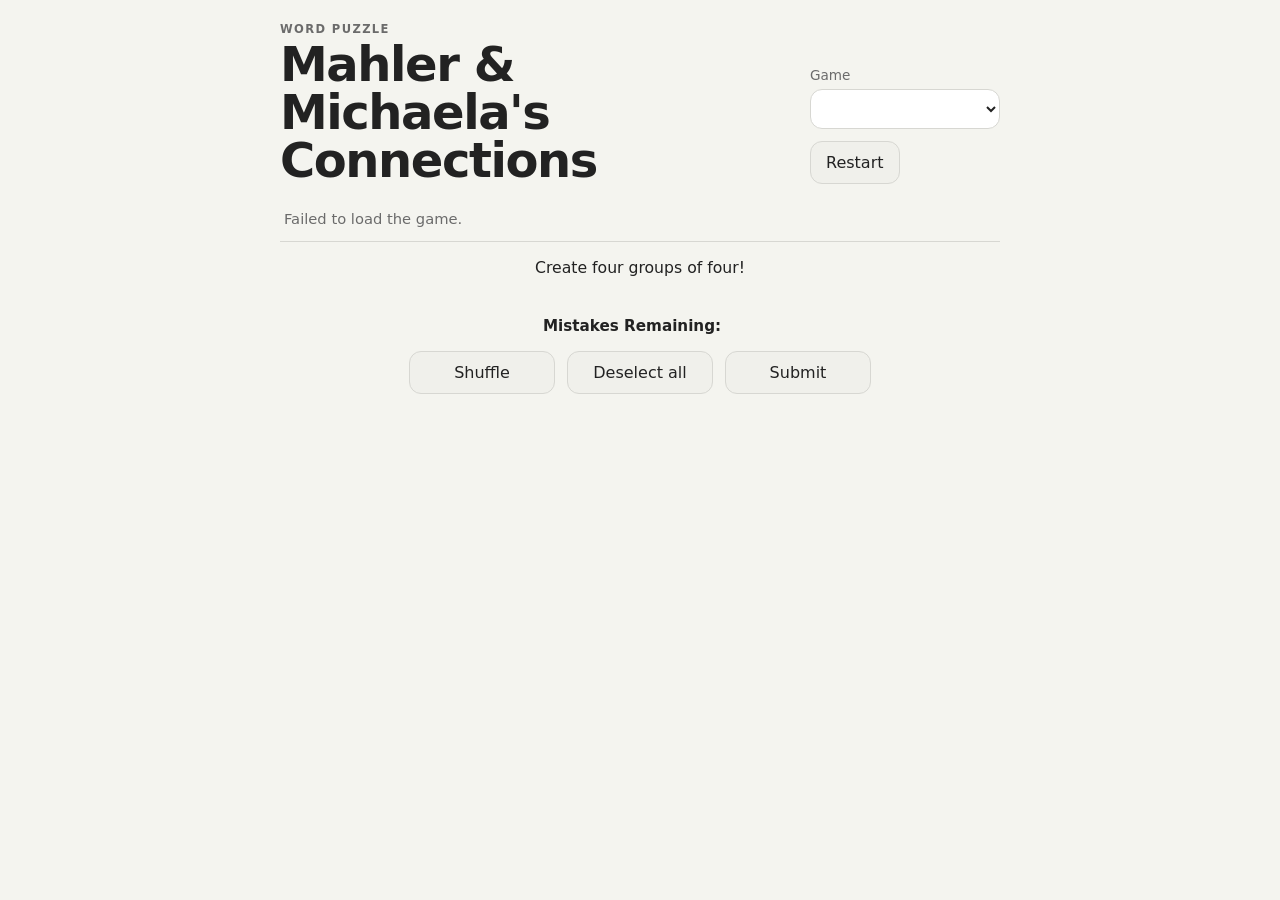
==== index.html @ fdb8d9da "Initial commit" ====
<!doctype html>
<html lang="en">
  <head>
    <meta charset="utf-8">
    <meta name="viewport" content="width=device-width, initial-scale=1">
    <title>Connections</title>
    <link rel="stylesheet" href="/static/style.css">
  </head>
  <body>
    <main class="app-shell">
      <header class="hero">
        <div class="title-block">
          <p class="eyebrow">Word puzzle</p>
          <h1>Mahler & Michaela's Connections</h1>
        </div>

        <div class="controls-panel">
          <label class="field">
            <span>Game</span>
            <select id="game-select"></select>
          </label>
          <button id="restart-button" class="ghost-button" type="button">Restart</button>
        </div>
      </header>

      <section class="status-strip" aria-label="Game status">
        <div id="status-message"></div>
      </section>

      <section class="board-shell">
        <p class="board-prompt">Create four groups of four!</p>
        <div id="overlay-message" class="overlay-message"></div>
        <div id="solved-groups" class="solved-groups solved-stack" aria-live="polite"></div>
        <div id="board" class="board" aria-live="polite"></div>
      </section>

      <section class="mistakes-bar" aria-label="Mistakes remaining">
        <span class="mistakes-label">Mistakes Remaining:</span>
        <div id="mistakes-circles" class="mistakes-circles" aria-hidden="true"></div>
      </section>

      <section class="action-row">
        <button id="shuffle-button" class="ghost-button" type="button">Shuffle</button>
        <button id="deselect-button" class="ghost-button" type="button">Deselect all</button>
        <button id="submit-button" class="primary-button" type="button">Submit</button>
      </section>
    </main>

    <script src="/static/app.js" defer></script>
  </body>
</html>
---- static/style.css ----
:root {
  --bg: #f4f4ef;
  --panel: #ffffff;
  --text: #222222;
  --muted: #6b6b6b;
  --border: #d7d7d2;
  --yellow: #f9df6d;
  --green: #a0c35a;
  --blue: #b0c4ef;
  --purple: #bc9cd4;
  --selected: #333333;
  --selectedText: #ffffff;
  --success: #0f8b59;
  --danger: #cc3d3d;
}

* {
  box-sizing: border-box;
}

body {
  margin: 0;
  font-family: Inter, ui-sans-serif, system-ui, -apple-system, BlinkMacSystemFont, "Segoe UI", sans-serif;
  color: var(--text);
  background: var(--bg);
  min-height: 100vh;
}

.app-shell {
  width: min(720px, calc(100vw - 24px));
  margin: 0 auto;
  padding: 22px 0 28px;
}

.hero {
  display: flex;
  justify-content: space-between;
  gap: 24px;
  align-items: end;
  margin-bottom: 14px;
}

.eyebrow {
  margin: 0 0 4px;
  text-transform: uppercase;
  letter-spacing: 0.12em;
  color: var(--muted);
  font-size: 0.72rem;
  font-weight: 700;
}

h1 {
  margin: 0;
  font-size: clamp(2.1rem, 5vw, 3rem);
  line-height: 1;
  letter-spacing: -0.03em;
}

.title-block {
  display: flex;
  flex-direction: column;
  justify-content: flex-end;
}

.controls-panel {
  display: flex;
  gap: 12px;
  align-items: end;
  flex-wrap: wrap;
}

.field {
  display: flex;
  flex-direction: column;
  gap: 6px;
  font-size: 0.85rem;
  color: var(--muted);
}

select,
button {
  font: inherit;
}

select {
  min-width: 190px;
  padding: 10px 12px;
  border-radius: 12px;
  border: 1px solid var(--border);
  background: var(--panel);
  color: var(--text);
}

button {
  border: 0;
  border-radius: 12px;
  padding: 11px 15px;
  cursor: pointer;
  transition: transform 140ms ease, box-shadow 140ms ease, opacity 140ms ease, background 140ms ease;
}

button:hover {
  transform: translateY(-1px);
}

button:disabled {
  cursor: not-allowed;
  opacity: 0.5;
  transform: none;
}

.primary-button {
  background: var(--selected);
  color: var(--selectedText);
  min-width: 128px;
}

.ghost-button {
  background: #f0f0eb;
  color: var(--text);
  border: 1px solid var(--border);
}

.status-strip {
  display: grid;
  grid-template-columns: 1fr auto;
  gap: 12px;
  align-items: center;
  padding: 12px 4px 14px;
  margin-bottom: 8px;
  border-bottom: 1px solid var(--border);
  font-size: 0.92rem;
  color: var(--muted);
}

.status-strip strong {
  color: var(--text);
}

.board-shell {
  padding: 8px 0 2px;
  position: relative;
}

/* Popup overlay that appears above the board without affecting layout */
.overlay-message {
  position: absolute;
  left: 50%;
  bottom: calc(100% + 8px);
  transform: translateX(-50%) translateY(-8px);
  background: rgba(0, 0, 0, 0.85);
  color: #ffffff;
  padding: 8px 12px;
  border-radius: 6px;
  font-size: 1rem;
  font-weight: 600;
  white-space: nowrap;
  pointer-events: none;
  opacity: 0;
  transition: opacity 180ms ease, transform 180ms ease;
  z-index: 1000;
  display: inline-block;
}

.overlay-message.show {
  opacity: 1;
  transform: translateX(-50%) translateY(0);
}

.scoreboard {
  display: grid;
  grid-template-columns: repeat(3, minmax(0, 1fr));
  gap: 14px;
  margin-bottom: 24px;
}

.score-card {
  border: 1px solid var(--border);
  border-radius: 20px;
  padding: 16px 18px;
}

.score-label {
  display: block;
  font-size: 0.8rem;
  text-transform: uppercase;
  letter-spacing: 0.12em;
  color: var(--muted);
  margin-bottom: 8px;
}

.score-card strong {
  font-size: 1.15rem;
}

.status-card strong {
  display: block;
  line-height: 1.35;
}

.solved-groups {
  display: grid;
  gap: 8px;
  margin-bottom: 8px;
}

.board-prompt {
  margin: 0 0 6px;
  text-align: center;
  font-size: 0.98rem;
  font-weight: 400;
  color: var(--text);
}

.solved-group {
  border-radius: 14px;
  padding: 12px 14px;
  color: #152238;
  display: flex;
  flex-direction: column;
  gap: 10px;
}

.solved-row {
  width: 100%;
}

.solved-group .group-title {
  text-align: center;
  font-weight: 700;
  font-size: 0.95rem;
  text-transform: uppercase;
}

.difficulty-badge {
  border-radius: 999px;
  padding: 4px 8px;
  font-size: 0.75rem;
  text-transform: uppercase;
  letter-spacing: 0.1em;
  background: rgba(255, 255, 255, 0.4);
}

.term-list {
  display: block;
  text-align: center;
  font-weight: 400;
  text-transform: uppercase;
}

.term-chip {
  background: rgba(255, 255, 255, 0.4);
  border-radius: 999px;
  padding: 8px 11px;
  font-weight: 600;
}

.board {
  display: grid;
  grid-template-columns: repeat(4, minmax(0, 1fr));
  gap: 8px;
}

.board-group-card {
  border-radius: 14px;
  padding: 12px 14px;
  display: flex;
  flex-direction: column;
  gap: 10px;
}

.board-group-heading {
  font-weight: 700;
  font-size: 0.95rem;
}

.board-group-terms {
  display: flex;
  flex-wrap: wrap;
  gap: 8px;
}

.board-group-chip {
  background: rgba(255, 255, 255, 0.4);
  border-radius: 999px;
  padding: 6px 10px;
  font-weight: 600;
  font-size: 0.85rem;
}

.tile {
  min-height: 78px;
  border-radius: 14px;
  border: 1px solid var(--border);
  background: #ffffff;
  color: var(--text);
  display: flex;
  align-items: center;
  justify-content: center;
  text-align: center;
  padding: 14px;
  font-weight: 700;
  letter-spacing: 0;
  user-select: none;
  outline: none;
}

.tile {
  text-transform: uppercase;
}

.tile.selected {
  background: var(--selected);
  color: var(--selectedText);
  border-color: var(--selected);
}

.tile.revealed {
  pointer-events: none;
  opacity: 0.95;
}

.tile.shake {
  animation: shake 750ms cubic-bezier(0.36, 0.07, 0.19, 0.97) both;
}

/* Temporary highlight while a tile is shaking */
.tile.shaking {
  background: var(--selected) !important;
  color: var(--selectedText) !important;
  border-color: var(--selected) !important;
}

.tile.shake-vertical {
  animation: shake-vertical 400ms ease-in-out both;
}

.tile.solving {
  background: var(--selected);
  color: var(--selectedText);
  border-color: var(--selected);
  animation: solve 250ms ease both;
}

@keyframes shake {
  10%,
  90% {
    transform: translateX(-1px);
  }
  20%,
  80% {
    transform: translateX(2px);
  }
  30%,
  50%,
  70% {
    transform: translateX(-4px);
  }
  40%,
  60% {
    transform: translateX(4px);
  }
}

@keyframes shake-vertical {
  0% {
    transform: translateY(0);
  }
  50% {
    transform: translateY(-8px);
  }
  100% {
    transform: translateY(0);
  }
}

@keyframes solve {
  0% {
    transform: scale(1);
  }
  60% {
    transform: scale(1.03);
  }
  100% {
    transform: scale(1);
  }
}

.solved-enter {
  animation: solvedEnter 260ms cubic-bezier(0.2, 0, 0, 1);
}

@keyframes solvedEnter {
  from {
    opacity: 0;
    transform: translateY(-8px) scale(0.985);
  }
  to {
    opacity: 1;
    transform: translateY(0) scale(1);
  }
}

.mistakes-bar {
  display: flex;
  align-items: center;
  justify-content: center;
  gap: 16px;
  margin-top: 14px;
  padding: 10px 2px 2px;
  text-align: center;
}

.mistakes-label {
  font-size: 0.95rem;
  color: var(--text);
  font-weight: 600;
}

.mistakes-circles {
  display: flex;
  align-items: center;
  gap: 10px;
}

.mistake-circle {
  width: 14px;
  height: 14px;
  border-radius: 999px;
  background: #bcbcbc;
  border: 1px solid #a8a8a8;
  transition: opacity 120ms ease, transform 120ms ease;
}

.mistake-circle.used {
  opacity: 0;
  transform: scale(0.4);
}

.action-row {
  display: flex;
  justify-content: center;
  gap: 12px;
  margin-top: 14px;
}

.action-row button {
  min-width: 146px;
  background: #f0f0eb;
  color: var(--text);
  border: 1px solid var(--border);
}

.action-row button:disabled {
  opacity: 0.55;
}

.action-row button:hover {
  transform: translateY(-1px);
}

.action-row .primary-button,
.action-row .ghost-button {
  box-shadow: none;
}

.action-row .primary-button {
  background: #f0f0eb;
  color: var(--text);
}

.message-success {
  color: var(--success);
}

.message-danger {
  color: var(--danger);
}

.message-neutral {
  color: var(--text);
}

@media (max-width: 980px) {
  .hero,
  .status-strip {
    grid-template-columns: 1fr;
    display: grid;
  }

  .mistakes-bar {
    flex-direction: column;
    align-items: flex-start;
  }

  .hero {
    align-items: start;
  }

  .scoreboard {
    grid-template-columns: 1fr;
  }
}

@media (max-width: 700px) {
  .app-shell {
    width: min(100vw - 20px, 1180px);
    padding-top: 16px;
  }

  .board {
    grid-template-columns: repeat(2, minmax(0, 1fr));
  }

  .tile {
    min-height: 70px;
  }

  .controls-panel {
    width: 100%;
  }

  .action-row {
    flex-direction: row;
    flex-wrap: wrap;
  }

  select,
  .primary-button,
  .ghost-button {
    width: 100%;
  }
}
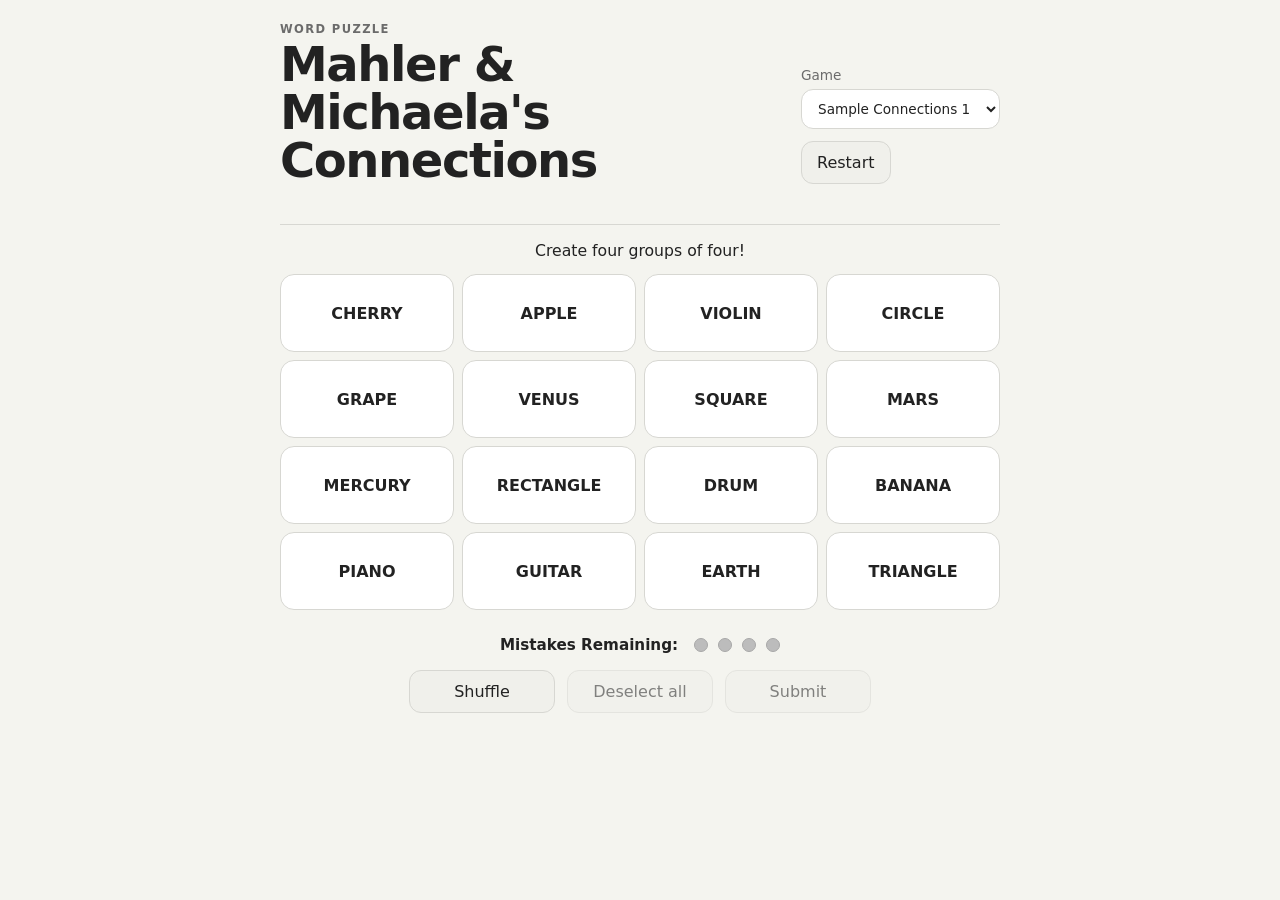
==== commit ed046343: "Static update for GH pages" ====
--- a/index.html
+++ b/index.html
@@ -4,7 +4,7 @@
     <meta charset="utf-8">
     <meta name="viewport" content="width=device-width, initial-scale=1">
     <title>Connections</title>
-    <link rel="stylesheet" href="/static/style.css">
+    <link rel="stylesheet" href="static/style.css">
   </head>
   <body>
     <main class="app-shell">
@@ -46,6 +46,6 @@
       </section>
     </main>
 
-    <script src="/static/app.js" defer></script>
+    <script src="static/app.js" defer></script>
   </body>
 </html>
